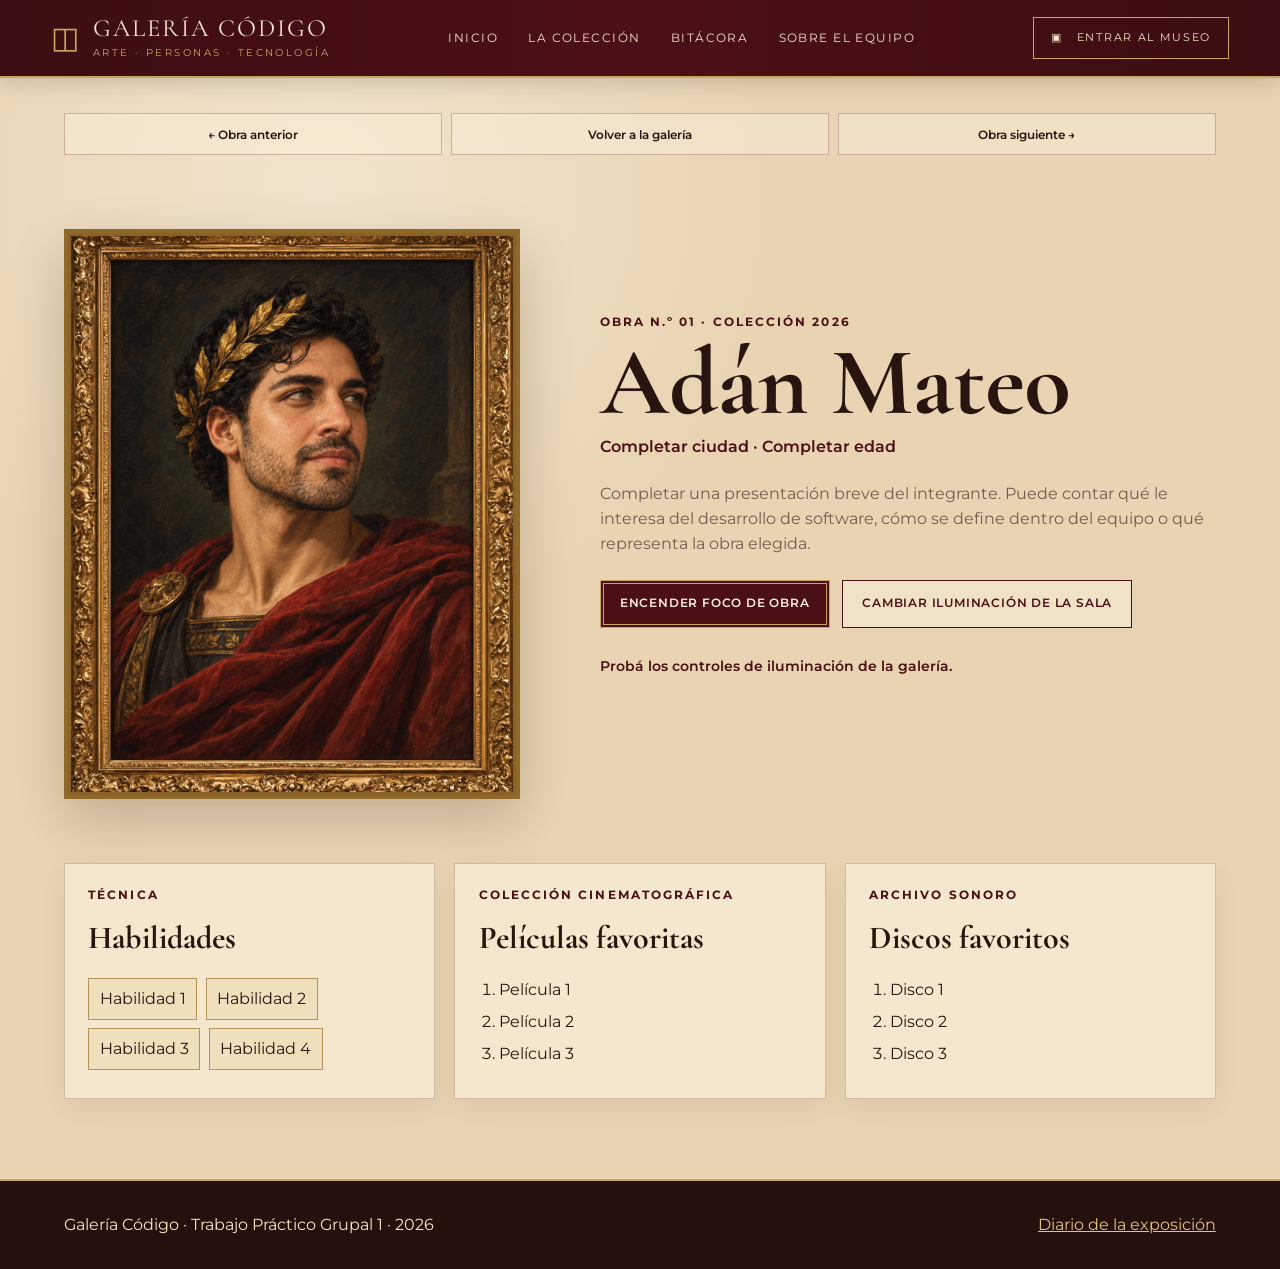
==== adan.html @ fd8898c9 "feat: agregar base funcional de Galeria Codigo" ====
<!doctype html>
<html lang="es"><head><meta charset="utf-8"><meta name="viewport" content="width=device-width,initial-scale=1"><meta name="description" content="Perfil de Adán Mateo en Galería Código."><title>Adán Mateo | Galería Código</title><link rel="preconnect" href="https://fonts.googleapis.com">
<link rel="preconnect" href="https://fonts.gstatic.com" crossorigin>
<link href="https://fonts.googleapis.com/css2?family=Cormorant+Garamond:wght@600;700&family=Montserrat:wght@400;500;600;700&display=swap" rel="stylesheet"><link rel="stylesheet" href="css/styles.css"></head>
<body>
<header class="site-header">
  <a class="brand" href="index.html" aria-label="Galería Código, inicio">
    <span class="brand-icon">◫</span>
    <span><span class="brand-name">GALERÍA CÓDIGO</span><span class="brand-tagline">Arte · Personas · Tecnología</span></span>
  </a>
  <button class="menu-toggle" id="menuToggle" aria-label="Abrir menú" aria-expanded="false">☰</button>
  <nav class="main-nav" id="mainNav" aria-label="Navegación principal">
    <a href="index.html">Inicio</a>
    <a href="index.html#coleccion">La colección</a>
    <a href="bitacora.html">Bitácora</a>
    <a href="index.html#equipo">Sobre el equipo</a>
  </nav>
  <button class="museum-button" data-enter-museum>▣ &nbsp; Entrar al museo</button>
</header>
<main class="profile-page"><div class="profile-inner">
<nav class="profile-nav" aria-label="Navegación entre obras"><a href="integrante5.html">← Obra anterior</a><a href="index.html#coleccion">Volver a la galería</a><a href="integrante2.html">Obra siguiente →</a></nav>
<section class="profile-hero">
  <div class="profile-frame-wrap"><div class="profile-frame"><img src="img/adan-retrato.png" alt="Retrato artístico de Adán Mateo"></div></div>
  <div class="profile-copy"><p class="kicker">Obra N.º 01 · Colección 2026</p><h1>Adán Mateo</h1><p class="profile-meta">Completar ciudad · Completar edad</p><p class="profile-description">Completar una presentación breve del integrante. Puede contar qué le interesa del desarrollo de software, cómo se define dentro del equipo o qué representa la obra elegida.</p><div class="profile-actions">
          <button class="btn btn-primary" id="spotlightButton">Encender foco de obra</button>
          <button class="btn btn-secondary" id="roomLightButton">Cambiar iluminación de la sala</button>
          <p class="visit-status" id="profileStatus" aria-live="polite">Probá los controles de iluminación de la galería.</p>
        </div></div>
</section>
<section class="profile-sections">
  <article class="info-card"><p class="section-kicker">Técnica</p><h2>Habilidades</h2><ul class="skill-list"><li>Habilidad 1</li><li>Habilidad 2</li><li>Habilidad 3</li><li>Habilidad 4</li></ul></article>
  <article class="info-card"><p class="section-kicker">Colección cinematográfica</p><h2>Películas favoritas</h2><ol class="favorite-list"><li>Película 1</li><li>Película 2</li><li>Película 3</li></ol></article>
  <article class="info-card"><p class="section-kicker">Archivo sonoro</p><h2>Discos favoritos</h2><ol class="favorite-list"><li>Disco 1</li><li>Disco 2</li><li>Disco 3</li></ol></article>
</section>
</div></main>
<footer class="site-footer"><div class="footer-inner"><p>Galería Código · Trabajo Práctico Grupal 1 · 2026</p><a href="bitacora.html">Diario de la exposición</a></div></footer>
<script src="js/main.js"></script><script src="js/profile-spotlight.js"></script>
</body></html>
---- css/styles.css ----
/* =========================================================
   GALERÍA CÓDIGO · TP GRUPAL 1
   Identidad visual inspirada en una galería/museo clásico.
   ========================================================= */

:root {
  --vino: #4b1015;
  --vino-2: #651922;
  --dorado: #c9a45e;
  --dorado-claro: #e6cf9d;
  --marfil: #f1e4ca;
  --pared: #e8d4b2;
  --papel: #f8efd9;
  --tinta: #28150f;
  --muted: #6f5d4e;
  --madera: #3a2118;
  --sombra: 0 20px 50px rgba(35, 17, 10, .20);
  --ancho: 1500px;
  --radio: 3px;
}

* { box-sizing: border-box; }
html { scroll-behavior: smooth; }
body {
  margin: 0;
  min-width: 0;
  color: var(--tinta);
  background: var(--pared);
  font-family: "Montserrat", Arial, sans-serif;
  line-height: 1.55;
}
img { display: block; max-width: 100%; }
a { color: inherit; }
button, a { -webkit-tap-highlight-color: transparent; }
button { font: inherit; }

h1, h2, h3, .brand-name, .museum-title, .plaque-name {
  font-family: "Cormorant Garamond", Georgia, serif;
}

/* ---------- HEADER ---------- */
.site-header {
  position: sticky;
  top: 0;
  z-index: 50;
  min-height: 78px;
  display: flex;
  align-items: center;
  justify-content: space-between;
  gap: 1rem;
  padding: .8rem 5vw;
  color: var(--marfil);
  background: linear-gradient(90deg, #3c0d12, var(--vino), #3c0d12);
  border-bottom: 2px solid var(--dorado);
  box-shadow: 0 4px 22px rgba(0,0,0,.16);
}
.brand { display: flex; align-items: center; gap: .85rem; text-decoration: none; }
.brand-icon { font-size: 1.9rem; color: var(--dorado); }
.brand-name { display: block; font-size: 1.55rem; letter-spacing: .08em; line-height: 1; }
.brand-tagline { display: block; margin-top: .25rem; color: var(--dorado); font-size: .61rem; letter-spacing: .25em; text-transform: uppercase; }
.main-nav { display: none; }
.main-nav.open {
  position: absolute;
  top: 100%;
  left: 5vw;
  right: 5vw;
  display: grid;
  padding: 1rem;
  gap: .25rem;
  background: var(--vino);
  border: 1px solid var(--dorado);
  box-shadow: var(--sombra);
}
.main-nav a { padding: .75rem; text-decoration: none; text-transform: uppercase; letter-spacing: .12em; font-size: .74rem; }
.main-nav a:hover, .main-nav a:focus-visible { color: var(--dorado-claro); }
.menu-toggle, .museum-button {
  border: 1px solid var(--dorado);
  color: var(--marfil);
  background: transparent;
  cursor: pointer;
}
.menu-toggle { padding: .55rem .75rem; font-size: 1.1rem; }
.museum-button { display: none; padding: .72rem 1.05rem; letter-spacing: .15em; text-transform: uppercase; font-size: .7rem; }

/* ---------- PORTADA / SALA PRINCIPAL ---------- */
.museum-room {
  position: relative;
  overflow: hidden;
  min-height: calc(100vh - 78px);
  padding: 3.5rem 5vw 2.8rem;
  background:
    radial-gradient(circle at 50% 7%, rgba(255,255,255,.55), transparent 30%),
    linear-gradient(90deg, rgba(120,86,52,.10), transparent 8%, transparent 92%, rgba(120,86,52,.10)),
    var(--pared);
}
.museum-room::before, .museum-room::after {
  content: "";
  position: absolute;
  top: 0;
  bottom: 0;
  width: clamp(18px, 4vw, 55px);
  background: repeating-linear-gradient(90deg, #c9b18e 0 7px, #e7d6b9 7px 15px, #b89d79 15px 19px);
  box-shadow: inset 0 0 15px rgba(70,45,25,.22);
}
.museum-room::before { left: 0; }
.museum-room::after { right: 0; }
.room-inner { position: relative; z-index: 2; max-width: var(--ancho); margin: 0 auto; }
.museum-heading { text-align: center; margin-bottom: 2.4rem; }
.museum-title { margin: 0; font-size: clamp(2.6rem, 7vw, 5.8rem); line-height: .95; font-weight: 600; letter-spacing: .025em; text-transform: uppercase; }
.ornament { width: 105px; height: 12px; margin: .8rem auto; position: relative; }
.ornament::before { content: ""; position: absolute; left: 0; right: 0; top: 50%; height: 1px; background: var(--madera); }
.ornament::after { content: "◆"; position: absolute; left: 50%; top: 50%; transform: translate(-50%,-54%); background: var(--pared); padding: 0 .5rem; font-size: .55rem; }
.museum-subtitle { margin: 0 auto; max-width: 900px; font-family: "Cormorant Garamond", Georgia, serif; font-size: clamp(.95rem, 2vw, 1.25rem); letter-spacing: .24em; text-transform: uppercase; }
.museum-purpose { max-width: 820px; margin: 1rem auto 0; color: var(--muted); font-size: .92rem; }

.gallery-grid { display: grid; grid-template-columns: 1fr; gap: 2.6rem 1.35rem; align-items: start; }
.member-card { min-width: 0; position: relative; transition: transform .25s ease, filter .35s ease; }
.member-card.is-highlighted { transform: translateY(-10px) scale(1.015); filter: drop-shadow(0 18px 18px rgba(85,42,10,.28)); }
.picture-light { width: 72px; height: 15px; margin: 0 auto .55rem; border-radius: 50% 50% 4px 4px; background: linear-gradient(#e0bd6f, #85601f); box-shadow: 0 4px 9px rgba(70,45,20,.22); position: relative; }
.picture-light::before { content:""; position:absolute; left: 32px; bottom: 12px; width: 8px; height: 10px; background:#6f4a18; }
.picture-link { display: block; text-decoration: none; }
.art-frame {
  width: 100%;
  aspect-ratio: 4 / 5;
  padding: 3px;
  overflow: hidden;
  border: 4px solid #8f692a;
  background: linear-gradient(135deg, #d5b45c, #7f5519 35%, #e1c16f 55%, #6a4618);
  box-shadow: var(--sombra);
}
.art-frame img { width: 100%; height: 100%; object-fit: cover; object-position: center; }
.art-placeholder { width: 100%; height: 100%; display: grid; place-content: center; padding: 1rem; text-align: center; color: #f7e5ba; background: radial-gradient(circle at 50% 30%, #584023, #20130f 70%); }
.art-placeholder strong { display: block; font-family: "Cormorant Garamond", Georgia, serif; font-size: clamp(1.8rem, 5vw, 3.8rem); }
.art-placeholder span { display: block; margin-top: .45rem; letter-spacing: .14em; text-transform: uppercase; font-size: .68rem; }
.museum-plaque {
  width: 86%;
  margin: 1rem auto 0;
  padding: .85rem .65rem .72rem;
  text-align: center;
  background: linear-gradient(135deg, #d8bc81, #ead7a7 48%, #b68c4e);
  border: 1px solid #876222;
  box-shadow: 0 5px 12px rgba(58,33,24,.18);
}
.plaque-name { display: block; font-size: 1.15rem; font-weight: 700; letter-spacing: .04em; text-transform: uppercase; }
.plaque-number { display: block; margin-top: .15rem; font-size: .65rem; letter-spacing: .18em; text-transform: uppercase; }

.room-footer { margin-top: 2.5rem; text-align: center; }
.bench { width: min(620px, 78%); height: 65px; margin: 0 auto 1.25rem; border-radius: 50px 50px 10px 10px; background: repeating-linear-gradient(90deg, #641922 0 20px, #55131a 20px 40px); box-shadow: inset 0 8px 12px rgba(255,255,255,.07), 0 13px 20px rgba(45,25,20,.25); position: relative; }
.bench::before, .bench::after { content:""; position:absolute; bottom:-32px; width: 10px; height: 34px; background:#352018; }
.bench::before { left: 12%; } .bench::after { right: 12%; }
.room-actions { margin-top: 2.8rem; display: flex; justify-content: center; flex-wrap: wrap; gap: .8rem; }
.btn {
  display: inline-flex; align-items: center; justify-content: center; gap: .6rem;
  min-height: 48px; padding: .8rem 1.2rem; border: 1px solid var(--vino); text-decoration: none; cursor: pointer;
  font-weight: 600; letter-spacing: .07em; text-transform: uppercase; font-size: .72rem;
}
.btn-primary { color: #fff2dc; background: var(--vino); border-color: var(--dorado); box-shadow: inset 0 0 0 2px var(--vino), inset 0 0 0 3px var(--dorado); }
.btn-secondary { color: var(--vino); background: rgba(248,239,217,.55); }
.btn:hover, .btn:focus-visible { transform: translateY(-2px); }
.visit-status { min-height: 1.5rem; margin: 1rem 0 0; color: var(--vino); font-weight: 600; font-size: .86rem; }

/* Sala iluminada por JS */
body.museum-lit .museum-room { background: radial-gradient(circle at 50% 5%, rgba(255,249,221,.95), transparent 38%), linear-gradient(90deg, rgba(120,86,52,.08), transparent 8%, transparent 92%, rgba(120,86,52,.08)), #efdfc3; }
body.museum-lit .art-frame { box-shadow: 0 18px 50px rgba(119,78,20,.30), 0 0 28px rgba(255,222,143,.22); }

/* ---------- PERFIL ---------- */
.profile-page { min-height: calc(100vh - 78px); padding: 2.2rem 5vw 5rem; background: radial-gradient(circle at 25% 10%, rgba(255,255,255,.35), transparent 33%), var(--pared); }
.profile-inner { max-width: 1200px; margin: 0 auto; }
.profile-nav { display: grid; grid-template-columns: 1fr; gap: .55rem; margin-bottom: 2.5rem; }
.profile-nav a { text-align: center; padding: .65rem .8rem; border: 1px solid rgba(75,16,21,.25); background: rgba(248,239,217,.48); text-decoration: none; font-size: .78rem; font-weight: 600; }
.profile-hero { display: grid; gap: 2.6rem; align-items: center; }
.profile-frame-wrap {
  max-width: 480px;
  width: 100%;
  margin: 0 auto;
  position: relative;
  isolation: isolate;
  padding-top: 34px;
}

/* Lámpara del museo */
.profile-frame-wrap::before {
  content: "";
  pointer-events: none;
  position: absolute;
  z-index: 0;
  left: 50%;
  top: -155px;
  width: 145%;
  height: 250px;
  transform: translateX(-50%);
  clip-path: polygon(43% 0, 57% 0, 91% 100%, 9% 100%);
  background: linear-gradient(
    to bottom,
    rgba(255, 244, 184, .88) 0%,
    rgba(255, 226, 143, .42) 48%,
    rgba(255, 216, 117, .08) 100%
  );
  filter: blur(5px);
  opacity: 0;
  transition: opacity .45s ease;
}

/* Halo alrededor del cuadro */
.profile-frame-wrap::after {
  content: "";
  pointer-events: none;
  position: absolute;
  z-index: 0;
  inset: 7px -30px -35px;
  border-radius: 45%;
  background: radial-gradient(
    ellipse at 50% 38%,
    rgba(255, 238, 171, .72) 0%,
    rgba(230, 183, 84, .34) 38%,
    transparent 72%
  );
  filter: blur(10px);
  opacity: 0;
  transition: opacity .45s ease;
}

.profile-frame-wrap.spotlight::before,
.profile-frame-wrap.spotlight::after {
  opacity: 1;
}

.profile-frame {
  position: relative;
  z-index: 1;
  width: 100%;
  aspect-ratio: 4 / 5;
  padding: 3px;
  border: 4px solid #8f692a;
  background: #8a6229;
  box-shadow: var(--sombra);
  overflow: hidden;
  transition:
    transform .45s ease,
    filter .45s ease,
    box-shadow .45s ease,
    border-color .45s ease;
}

.profile-frame img {
  width: 100%;
  height: 100%;
  object-fit: cover;
  object-position: center;
  transition: filter .45s ease, transform .45s ease;
}

.profile-frame-wrap.spotlight .profile-frame {
  transform: translateY(-4px) scale(1.018);
  border-color: #d8b35b;
  filter: brightness(1.12) saturate(1.08);
  box-shadow:
    0 24px 55px rgba(45, 24, 10, .38),
    0 0 22px rgba(255, 222, 137, .85),
    0 0 55px rgba(205, 151, 52, .52);
}

.profile-frame-wrap.spotlight .profile-frame img {
  filter: brightness(1.08) contrast(1.03);
  transform: scale(1.006);
}

/* Refuerza el cambio ambiental sin volver ilegible el perfil */
body.profile-spotlight-on .profile-hero {
  position: relative;
}

body.profile-spotlight-on .profile-copy {
  background: rgba(248, 239, 217, .82);
  border: 1px solid rgba(184, 145, 77, .42);
  box-shadow: 0 14px 35px rgba(68, 42, 22, .12);
  padding: 1.4rem;
}

body.profile-spotlight-on .profile-page {
  background:
    radial-gradient(circle at 28% 25%, rgba(255, 236, 170, .46), transparent 24%),
    radial-gradient(circle at 28% 25%, rgba(255, 255, 255, .22), transparent 40%),
    #dfceb0;
}

@keyframes museumSpotlightPulse {
  0%, 100% { filter: brightness(1.12) saturate(1.08); }
  50% { filter: brightness(1.18) saturate(1.12); }
}

.profile-frame-wrap.spotlight .profile-frame {
  animation: museumSpotlightPulse 2.4s ease-in-out infinite;
}
.profile-copy .kicker, .section-kicker { margin:0 0 .5rem; color: var(--vino); text-transform: uppercase; letter-spacing:.18em; font-size:.72rem; font-weight:700; }
.profile-copy h1 { margin:0 0 .55rem; font-size: clamp(3.1rem, 9vw, 6rem); line-height:.9; }
.profile-meta { margin:0 0 1.4rem; color:var(--vino); font-weight:600; }
.profile-description { max-width:650px; color:var(--muted); }
.profile-actions { display:flex; gap:.75rem; flex-wrap:wrap; margin-top:1.5rem; }
.profile-sections { display:grid; gap:1.2rem; margin-top:4rem; }
.info-card { min-width:0; padding:1.45rem; background:rgba(248,239,217,.72); border:1px solid rgba(99,67,40,.25); box-shadow:0 10px 25px rgba(70,45,25,.08); }
.info-card h2 { margin:.1rem 0 1rem; font-size:2rem; }
.skill-list { list-style:none; padding:0; margin:0; display:flex; flex-wrap:wrap; gap:.55rem; }
.skill-list li { padding:.45rem .65rem; background:#efe0bd; border:1px solid #b69155; }
.favorite-list { margin:0; padding-left:1.3rem; }
.favorite-list li { margin:.45rem 0; }
.dynamic-panel { display:none; margin-top:1rem; padding:1rem; border-left:3px solid var(--dorado); background:rgba(255,255,255,.35); }
.dynamic-panel.visible { display:block; }
.favorite-list li.random-pick { background:#ead3a4; font-weight:700; padding:.2rem .35rem; }
body.room-warm .profile-page { background:#f1d7aa; }
body.room-night .profile-page { background:#6f655c; color:#fff3df; }
body.room-night .info-card { color:var(--tinta); }
.audioguide { font-family:"Cormorant Garamond",Georgia,serif; font-size:1.25rem; }

/* ---------- BITÁCORA ---------- */
.journal-page { min-height: calc(100vh - 78px); padding: 3.2rem 5vw 5rem; background: #efe2c8; }
.journal-inner { max-width: 1050px; margin:0 auto; }
.journal-title { margin:0; font-size:clamp(3rem,8vw,5.7rem); line-height:.95; }
.journal-lead { max-width:760px; color:var(--muted); }
.timeline { margin-top:3rem; border-top:1px solid #b99e71; }
.timeline-entry { display:grid; grid-template-columns:54px 1fr; gap:1rem; padding:2rem 0; border-bottom:1px solid #b99e71; }
.timeline-number { font-family:"Cormorant Garamond",Georgia,serif; font-size:2.5rem; color:#a57a35; line-height:1; }
.timeline-entry h2 { margin:.1rem 0 .55rem; font-size:2rem; }
.problem-solution { display:grid; gap:.7rem; margin-top:1rem; }
.problem-solution div { padding:.9rem; background:rgba(255,255,255,.35); border-left:3px solid #a57a35; }

/* ---------- FOOTER ---------- */
.site-footer { padding:2rem 5vw; color:#f8e6c3; background:#26100e; border-top:2px solid var(--dorado); }
.footer-inner { max-width:var(--ancho); margin:0 auto; display:flex; flex-direction:column; gap:.5rem; }
.site-footer p { margin:0; }
.site-footer a { color:#e2c37f; }

/* ---------- BREAKPOINT 400 px ---------- */
@media (min-width:400px) {
  .gallery-grid { grid-template-columns: repeat(2, minmax(0,1fr)); }
  .profile-nav { grid-template-columns: repeat(3,1fr); }
  .problem-solution { grid-template-columns:1fr 1fr; }
}

/* ---------- BREAKPOINT 900 px ---------- */
@media (min-width:900px) {
  .menu-toggle { display:none; }
  .main-nav { display:flex; align-items:center; gap:.4rem; }
  .museum-button { display:inline-block; }
  .gallery-grid { grid-template-columns: repeat(3, minmax(0,1fr)); }
  .profile-hero { grid-template-columns:minmax(330px,.85fr) minmax(0,1.15fr); gap:5rem; }
  .profile-sections { grid-template-columns: repeat(3,minmax(0,1fr)); }
  .footer-inner { flex-direction:row; justify-content:space-between; align-items:center; }
}

/* ---------- BREAKPOINT 1200 px ---------- */
@media (min-width:1200px) {
  .site-header { padding-left:max(4vw,calc((100vw - var(--ancho))/2)); padding-right:max(4vw,calc((100vw - var(--ancho))/2)); }
  .museum-room { padding-left:max(5vw,calc((100vw - var(--ancho))/2)); padding-right:max(5vw,calc((100vw - var(--ancho))/2)); }
  .gallery-grid { grid-template-columns: repeat(5, minmax(0,1fr)); gap:1.6rem; }
  .museum-title { font-size:5.3rem; }
}

/* ---------- Pantallas muy grandes ---------- */
@media (min-width:1600px) {
  .art-frame { border-width:4px; }
  .museum-plaque { padding:1rem .75rem; }
}

@media (prefers-reduced-motion: reduce) {
  *, *::before, *::after { scroll-behavior:auto !important; transition:none !important; animation:none !important; }
}


/* =========================
   Iluminación ambiental de los perfiles
   ========================= */
body,
.profile-page,
.profile-copy,
.site-header {
  transition:
    background .45s ease,
    background-color .45s ease,
    color .45s ease,
    border-color .45s ease,
    box-shadow .45s ease;
}

/* Sala cálida */
body.room-warm {
  background: #ead8b8;
}

body.room-warm .profile-page {
  background:
    radial-gradient(circle at 28% 24%, rgba(255, 225, 145, .48), transparent 30%),
    linear-gradient(180deg, #ead8b8 0%, #d9bd8e 100%);
}

body.room-warm .profile-copy {
  background: rgba(252, 241, 214, .92);
  border: 1px solid rgba(166, 117, 49, .38);
  box-shadow: 0 16px 38px rgba(87, 55, 19, .15);
}

body.room-warm .site-header {
  background: rgba(234, 216, 184, .95);
}

/* Sala nocturna */
body.room-night {
  background: #252525;
  color: #f4ead7;
}

body.room-night .profile-page {
  background:
    radial-gradient(circle at 28% 24%, rgba(208, 168, 83, .20), transparent 30%),
    linear-gradient(180deg, #34302b 0%, #1c1c1c 100%);
}

body.room-night .profile-copy,
body.room-night .profile-details article {
  background: rgba(49, 45, 40, .94);
  color: #f4ead7;
  border-color: rgba(216, 179, 91, .35);
  box-shadow: 0 16px 40px rgba(0, 0, 0, .32);
}

body.room-night .profile-meta,
body.room-night .eyebrow {
  color: #e3c274;
}

body.room-night .site-header {
  background: rgba(31, 31, 31, .95);
  color: #f4ead7;
  border-bottom-color: rgba(216, 179, 91, .25);
}

body.room-night .main-nav a,
body.room-night .brand,
body.room-night .profile-topbar a,
body.room-night .profile-topbar span {
  color: #f4ead7;
}

body.room-night .btn-secondary {
  color: #f4ead7;
  border-color: #d8b35b;
}

body.room-night .btn-secondary:hover,
body.room-night .btn-secondary:focus-visible {
  background: rgba(216, 179, 91, .12);
}
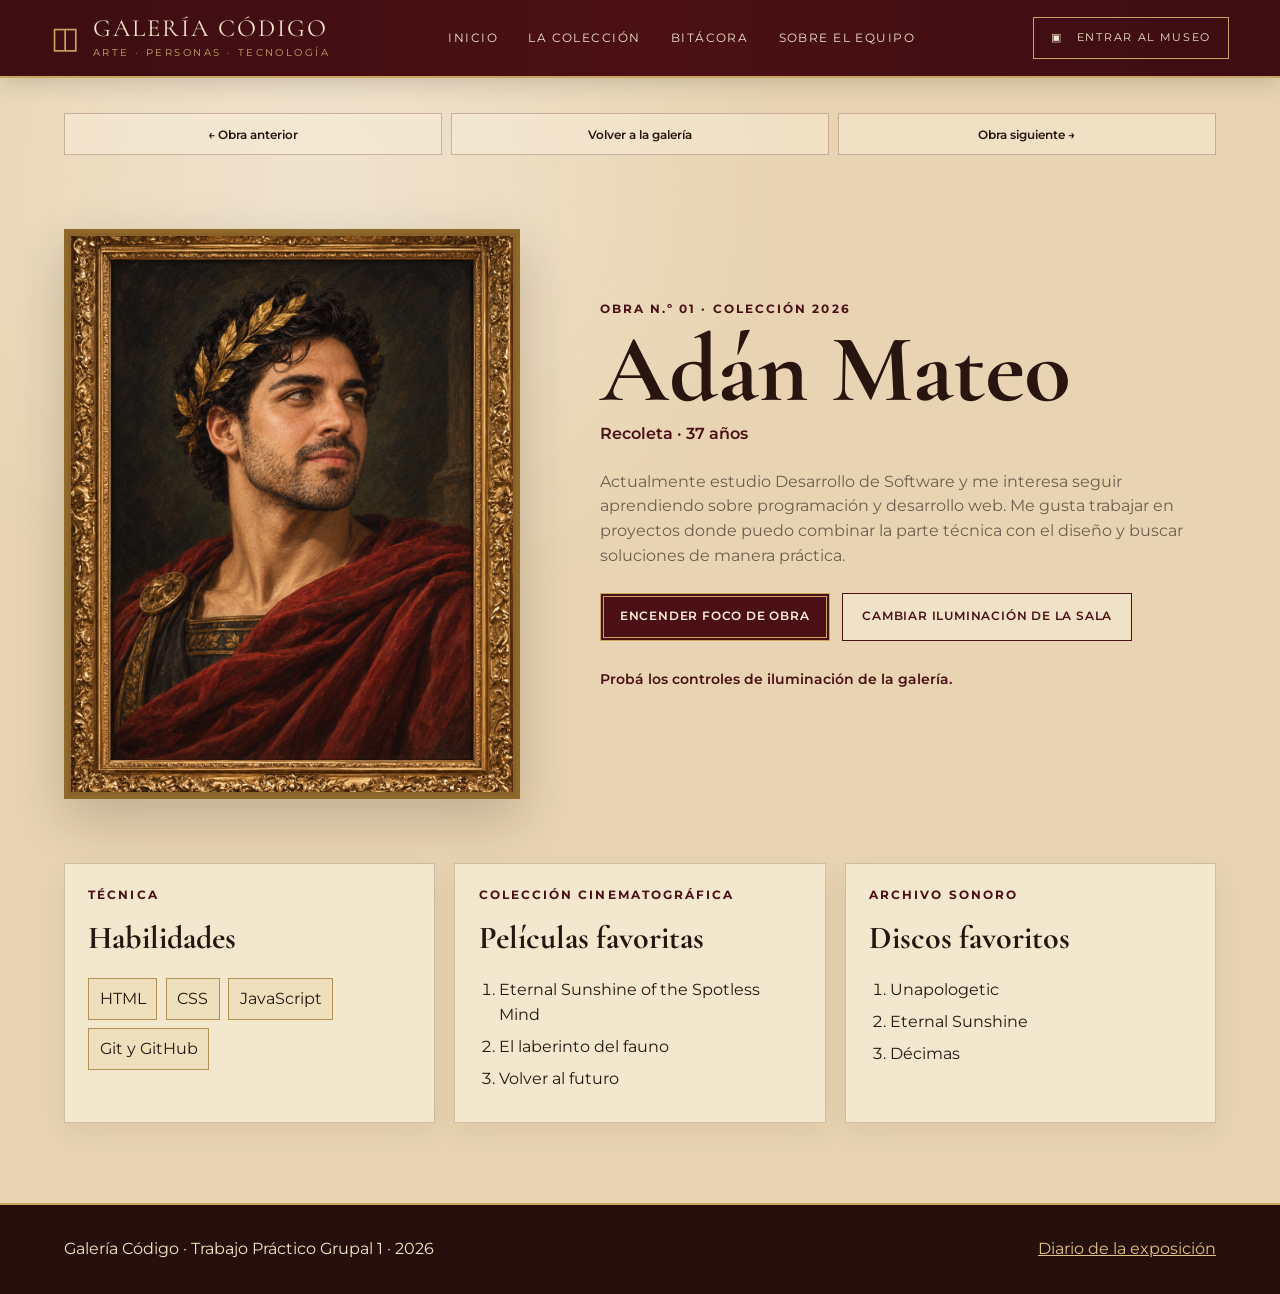
==== commit 59357b10: "feat: completar perfil de Adan" ====
--- a/adan.html
+++ b/adan.html
@@ -1,38 +1,277 @@
 <!doctype html>
-<html lang="es"><head><meta charset="utf-8"><meta name="viewport" content="width=device-width,initial-scale=1"><meta name="description" content="Perfil de Adán Mateo en Galería Código."><title>Adán Mateo | Galería Código</title><link rel="preconnect" href="https://fonts.googleapis.com">
-<link rel="preconnect" href="https://fonts.gstatic.com" crossorigin>
-<link href="https://fonts.googleapis.com/css2?family=Cormorant+Garamond:wght@600;700&family=Montserrat:wght@400;500;600;700&display=swap" rel="stylesheet"><link rel="stylesheet" href="css/styles.css"></head>
+<html lang="es">
+
+<head>
+  <meta charset="utf-8">
+
+  <meta
+    name="viewport"
+    content="width=device-width, initial-scale=1"
+  >
+
+  <meta
+    name="description"
+    content="Perfil de Adán Mateo en Galería Código."
+  >
+
+  <title>Adán Mateo | Galería Código</title>
+
+  <link rel="preconnect" href="https://fonts.googleapis.com">
+
+  <link
+    rel="preconnect"
+    href="https://fonts.gstatic.com"
+    crossorigin
+  >
+
+  <link
+    href="https://fonts.googleapis.com/css2?family=Cormorant+Garamond:wght@600;700&family=Montserrat:wght@400;500;600;700&display=swap"
+    rel="stylesheet"
+  >
+
+  <link rel="stylesheet" href="css/styles.css">
+</head>
+
 <body>
-<header class="site-header">
-  <a class="brand" href="index.html" aria-label="Galería Código, inicio">
-    <span class="brand-icon">◫</span>
-    <span><span class="brand-name">GALERÍA CÓDIGO</span><span class="brand-tagline">Arte · Personas · Tecnología</span></span>
-  </a>
-  <button class="menu-toggle" id="menuToggle" aria-label="Abrir menú" aria-expanded="false">☰</button>
-  <nav class="main-nav" id="mainNav" aria-label="Navegación principal">
-    <a href="index.html">Inicio</a>
-    <a href="index.html#coleccion">La colección</a>
-    <a href="bitacora.html">Bitácora</a>
-    <a href="index.html#equipo">Sobre el equipo</a>
-  </nav>
-  <button class="museum-button" data-enter-museum>▣ &nbsp; Entrar al museo</button>
-</header>
-<main class="profile-page"><div class="profile-inner">
-<nav class="profile-nav" aria-label="Navegación entre obras"><a href="integrante5.html">← Obra anterior</a><a href="index.html#coleccion">Volver a la galería</a><a href="integrante2.html">Obra siguiente →</a></nav>
-<section class="profile-hero">
-  <div class="profile-frame-wrap"><div class="profile-frame"><img src="img/adan-retrato.png" alt="Retrato artístico de Adán Mateo"></div></div>
-  <div class="profile-copy"><p class="kicker">Obra N.º 01 · Colección 2026</p><h1>Adán Mateo</h1><p class="profile-meta">Completar ciudad · Completar edad</p><p class="profile-description">Completar una presentación breve del integrante. Puede contar qué le interesa del desarrollo de software, cómo se define dentro del equipo o qué representa la obra elegida.</p><div class="profile-actions">
-          <button class="btn btn-primary" id="spotlightButton">Encender foco de obra</button>
-          <button class="btn btn-secondary" id="roomLightButton">Cambiar iluminación de la sala</button>
-          <p class="visit-status" id="profileStatus" aria-live="polite">Probá los controles de iluminación de la galería.</p>
-        </div></div>
-</section>
-<section class="profile-sections">
-  <article class="info-card"><p class="section-kicker">Técnica</p><h2>Habilidades</h2><ul class="skill-list"><li>Habilidad 1</li><li>Habilidad 2</li><li>Habilidad 3</li><li>Habilidad 4</li></ul></article>
-  <article class="info-card"><p class="section-kicker">Colección cinematográfica</p><h2>Películas favoritas</h2><ol class="favorite-list"><li>Película 1</li><li>Película 2</li><li>Película 3</li></ol></article>
-  <article class="info-card"><p class="section-kicker">Archivo sonoro</p><h2>Discos favoritos</h2><ol class="favorite-list"><li>Disco 1</li><li>Disco 2</li><li>Disco 3</li></ol></article>
-</section>
-</div></main>
-<footer class="site-footer"><div class="footer-inner"><p>Galería Código · Trabajo Práctico Grupal 1 · 2026</p><a href="bitacora.html">Diario de la exposición</a></div></footer>
-<script src="js/main.js"></script><script src="js/profile-spotlight.js"></script>
-</body></html>+
+  <header class="site-header">
+
+    <a
+      class="brand"
+      href="index.html"
+      aria-label="Galería Código, inicio"
+    >
+      <span class="brand-icon">◫</span>
+
+      <span>
+        <span class="brand-name">
+          GALERÍA CÓDIGO
+        </span>
+
+        <span class="brand-tagline">
+          Arte · Personas · Tecnología
+        </span>
+      </span>
+    </a>
+
+    <button
+      class="menu-toggle"
+      id="menuToggle"
+      aria-label="Abrir menú"
+      aria-expanded="false"
+    >
+      ☰
+    </button>
+
+    <nav
+      class="main-nav"
+      id="mainNav"
+      aria-label="Navegación principal"
+    >
+      <a href="index.html">
+        Inicio
+      </a>
+
+      <a href="index.html#coleccion">
+        La colección
+      </a>
+
+      <a href="bitacora.html">
+        Bitácora
+      </a>
+
+      <a href="index.html#equipo">
+        Sobre el equipo
+      </a>
+    </nav>
+
+    <button
+      class="museum-button"
+      data-enter-museum
+    >
+      ▣ &nbsp; Entrar al museo
+    </button>
+
+  </header>
+
+
+  <main class="profile-page">
+
+    <div class="profile-inner">
+
+      <nav
+        class="profile-nav"
+        aria-label="Navegación entre obras"
+      >
+        <a href="integrante5.html">
+          ← Obra anterior
+        </a>
+
+        <a href="index.html#coleccion">
+          Volver a la galería
+        </a>
+
+        <a href="raul.html">
+          Obra siguiente →
+        </a>
+      </nav>
+
+
+      <section class="profile-hero">
+
+        <div class="profile-frame-wrap">
+
+          <div class="profile-frame">
+
+            <img
+              src="img/adan-retrato.png"
+              alt="Retrato artístico de Adán Mateo"
+            >
+
+          </div>
+
+        </div>
+
+
+        <div class="profile-copy">
+
+          <p class="kicker">
+            Obra N.º 01 · Colección 2026
+          </p>
+
+          <h1>
+            Adán Mateo
+          </h1>
+
+          <p class="profile-meta">
+            Recoleta · 37 años
+          </p>
+
+          <p class="profile-description">
+            Actualmente estudio Desarrollo de Software y me interesa
+            seguir aprendiendo sobre programación y desarrollo web.
+            Me gusta trabajar en proyectos donde puedo combinar la parte
+            técnica con el diseño y buscar soluciones de manera práctica.
+          </p>
+
+
+          <div class="profile-actions">
+
+            <button
+              class="btn btn-primary"
+              id="spotlightButton"
+            >
+              Encender foco de obra
+            </button>
+
+            <button
+              class="btn btn-secondary"
+              id="roomLightButton"
+            >
+              Cambiar iluminación de la sala
+            </button>
+
+            <p
+              class="visit-status"
+              id="profileStatus"
+              aria-live="polite"
+            >
+              Probá los controles de iluminación de la galería.
+            </p>
+
+          </div>
+
+        </div>
+
+      </section>
+
+
+      <section class="profile-sections">
+
+        <article class="info-card">
+
+          <p class="section-kicker">
+            Técnica
+          </p>
+
+          <h2>
+            Habilidades
+          </h2>
+
+          <ul class="skill-list">
+            <li>HTML</li>
+            <li>CSS</li>
+            <li>JavaScript</li>
+            <li>Git y GitHub</li>
+          </ul>
+
+        </article>
+
+
+        <article class="info-card">
+
+          <p class="section-kicker">
+            Colección cinematográfica
+          </p>
+
+          <h2>
+            Películas favoritas
+          </h2>
+
+          <ol class="favorite-list">
+            <li>Eternal Sunshine of the Spotless Mind</li>
+            <li>El laberinto del fauno</li>
+            <li>Volver al futuro</li>
+          </ol>
+
+        </article>
+
+
+        <article class="info-card">
+
+          <p class="section-kicker">
+            Archivo sonoro
+          </p>
+
+          <h2>
+            Discos favoritos
+          </h2>
+
+          <ol class="favorite-list">
+            <li>Unapologetic</li>
+            <li>Eternal Sunshine</li>
+            <li>Décimas</li>
+          </ol>
+
+        </article>
+
+      </section>
+
+    </div>
+
+  </main>
+
+
+  <footer class="site-footer">
+
+    <div class="footer-inner">
+
+      <p>
+        Galería Código · Trabajo Práctico Grupal 1 · 2026
+      </p>
+
+      <a href="bitacora.html">
+        Diario de la exposición
+      </a>
+
+    </div>
+
+  </footer>
+
+
+  <script src="js/main.js"></script>
+  <script src="js/profile-spotlight.js"></script>
+
+</body>
+
+</html>
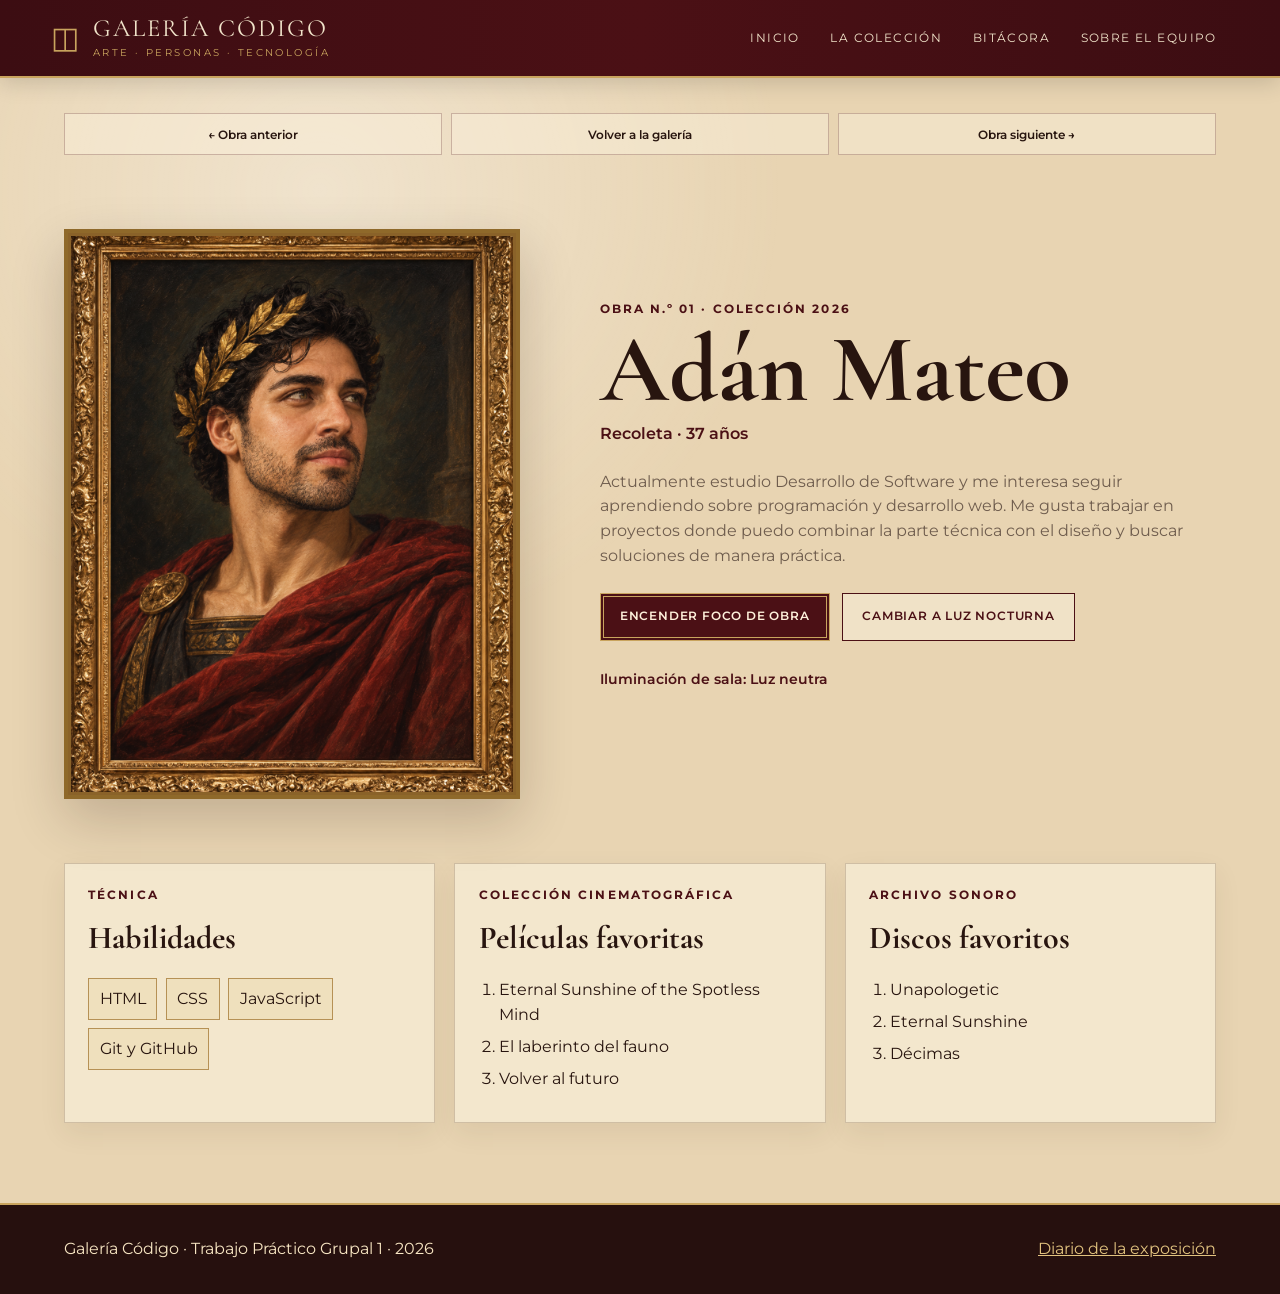
==== commit b3b334fd: "fix: ajustar navegación e iluminación de la galería" ====
--- a/adan.html
+++ b/adan.html
@@ -68,7 +68,7 @@
       id="mainNav"
       aria-label="Navegación principal"
     >
-      <a href="index.html">
+      <a href="index.html#inicio">
         Inicio
       </a>
 
@@ -85,12 +85,6 @@
       </a>
     </nav>
 
-    <button
-      class="museum-button"
-      data-enter-museum
-    >
-      ▣ &nbsp; Entrar al museo
-    </button>
 
   </header>
 
@@ -103,7 +97,7 @@
         class="profile-nav"
         aria-label="Navegación entre obras"
       >
-        <a href="integrante5.html">
+        <a href="leonela.html">
           ← Obra anterior
         </a>
 
@@ -164,11 +158,8 @@
               Encender foco de obra
             </button>
 
-            <button
-              class="btn btn-secondary"
-              id="roomLightButton"
-            >
-              Cambiar iluminación de la sala
+            <button class="btn btn-secondary" id="roomLightButton" type="button" data-light-toggle aria-pressed="false">
+              Cambiar a luz nocturna
             </button>
 
             <p
@@ -274,4 +265,4 @@
 
 </body>
 
-</html>+</html>
--- a/css/styles.css
+++ b/css/styles.css
@@ -93,6 +93,8 @@
     linear-gradient(90deg, rgba(120,86,52,.10), transparent 8%, transparent 92%, rgba(120,86,52,.10)),
     var(--pared);
 }
+.museum-intro { min-height: auto; padding-top: 2.5rem; padding-bottom: 2.5rem; }
+.museum-intro .museum-heading { margin-bottom: 0; }
 .museum-room::before, .museum-room::after {
   content: "";
   position: absolute;
@@ -158,6 +160,14 @@
 .btn-secondary { color: var(--vino); background: rgba(248,239,217,.55); }
 .btn:hover, .btn:focus-visible { transform: translateY(-2px); }
 .visit-status { min-height: 1.5rem; margin: 1rem 0 0; color: var(--vino); font-weight: 600; font-size: .86rem; }
+.page-transitioning {
+  animation: page-exit .6s ease forwards;
+  pointer-events: none;
+}
+@keyframes page-exit {
+  from { opacity: 1; transform: scale(1); filter: blur(0); }
+  to { opacity: 0; transform: scale(1.03); filter: blur(4px); }
+}
 
 /* Sala iluminada por JS */
 body.museum-lit .museum-room { background: radial-gradient(circle at 50% 5%, rgba(255,249,221,.95), transparent 38%), linear-gradient(90deg, rgba(120,86,52,.08), transparent 8%, transparent 92%, rgba(120,86,52,.08)), #efdfc3; }
@@ -307,9 +317,6 @@
 .dynamic-panel { display:none; margin-top:1rem; padding:1rem; border-left:3px solid var(--dorado); background:rgba(255,255,255,.35); }
 .dynamic-panel.visible { display:block; }
 .favorite-list li.random-pick { background:#ead3a4; font-weight:700; padding:.2rem .35rem; }
-body.room-warm .profile-page { background:#f1d7aa; }
-body.room-night .profile-page { background:#6f655c; color:#fff3df; }
-body.room-night .info-card { color:var(--tinta); }
 .audioguide { font-family:"Cormorant Garamond",Georgia,serif; font-size:1.25rem; }
 
 /* ---------- BITÁCORA ---------- */
@@ -382,71 +389,51 @@
     box-shadow .45s ease;
 }
 
-/* Sala cálida */
-body.room-warm {
-  background: #ead8b8;
-}
-
-body.room-warm .profile-page {
-  background:
-    radial-gradient(circle at 28% 24%, rgba(255, 225, 145, .48), transparent 30%),
-    linear-gradient(180deg, #ead8b8 0%, #d9bd8e 100%);
-}
-
-body.room-warm .profile-copy {
-  background: rgba(252, 241, 214, .92);
-  border: 1px solid rgba(166, 117, 49, .38);
-  box-shadow: 0 16px 38px rgba(87, 55, 19, .15);
-}
-
-body.room-warm .site-header {
-  background: rgba(234, 216, 184, .95);
-}
-
-/* Sala nocturna */
-body.room-night {
+/* Luz nocturna */
+body.lighting-night {
   background: #252525;
   color: #f4ead7;
 }
 
-body.room-night .profile-page {
+body.lighting-night .profile-page {
   background:
     radial-gradient(circle at 28% 24%, rgba(208, 168, 83, .20), transparent 30%),
     linear-gradient(180deg, #34302b 0%, #1c1c1c 100%);
 }
 
-body.room-night .profile-copy,
-body.room-night .profile-details article {
+body.lighting-night .profile-copy,
+body.lighting-night .info-card,
+body.lighting-night .profile-nav a {
   background: rgba(49, 45, 40, .94);
   color: #f4ead7;
   border-color: rgba(216, 179, 91, .35);
   box-shadow: 0 16px 40px rgba(0, 0, 0, .32);
 }
 
-body.room-night .profile-meta,
-body.room-night .eyebrow {
+body.lighting-night .profile-meta,
+body.lighting-night .profile-copy .kicker,
+body.lighting-night .section-kicker {
   color: #e3c274;
 }
 
-body.room-night .site-header {
+body.lighting-night .site-header {
   background: rgba(31, 31, 31, .95);
   color: #f4ead7;
   border-bottom-color: rgba(216, 179, 91, .25);
 }
 
-body.room-night .main-nav a,
-body.room-night .brand,
-body.room-night .profile-topbar a,
-body.room-night .profile-topbar span {
+body.lighting-night .main-nav a,
+body.lighting-night .brand {
   color: #f4ead7;
 }
 
-body.room-night .btn-secondary {
+body.lighting-night .btn-secondary,
+body.lighting-night .profile-nav a {
   color: #f4ead7;
   border-color: #d8b35b;
 }
 
-body.room-night .btn-secondary:hover,
-body.room-night .btn-secondary:focus-visible {
+body.lighting-night .btn-secondary:hover,
+body.lighting-night .btn-secondary:focus-visible {
   background: rgba(216, 179, 91, .12);
 }
